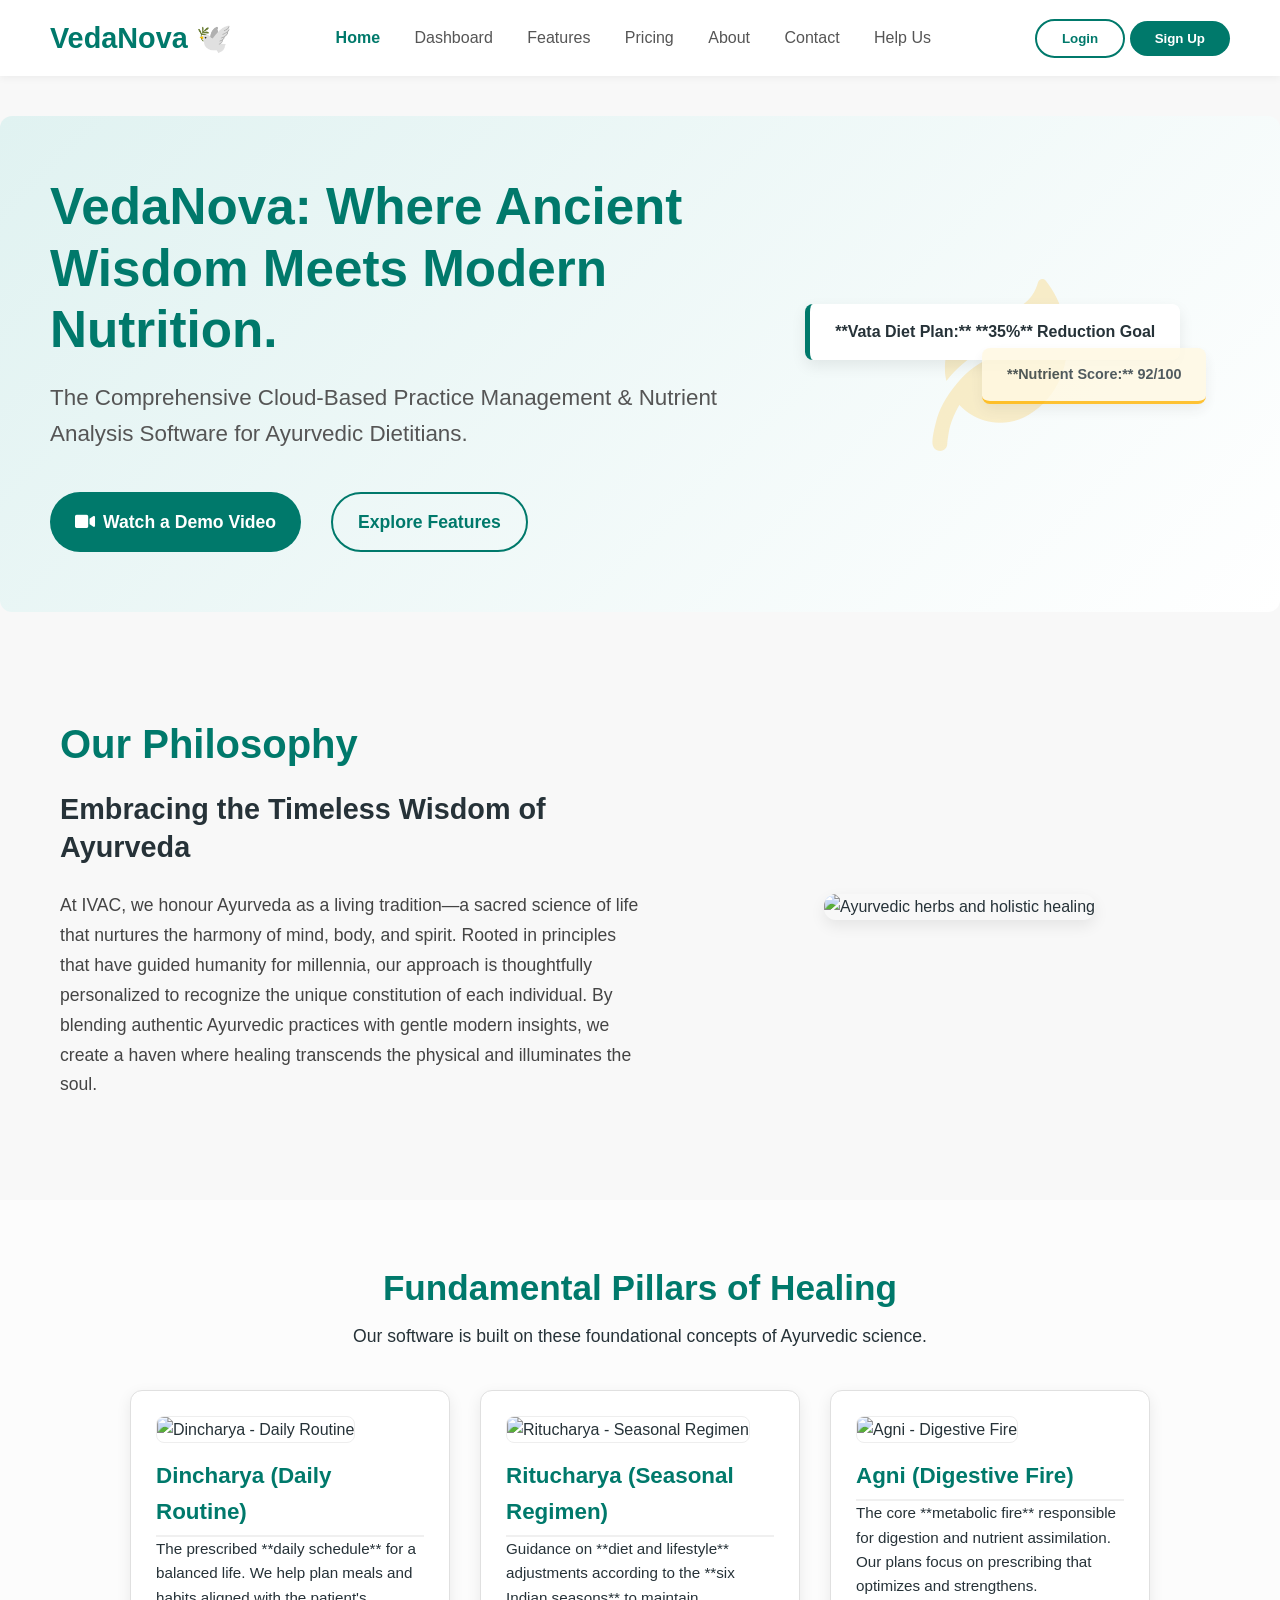
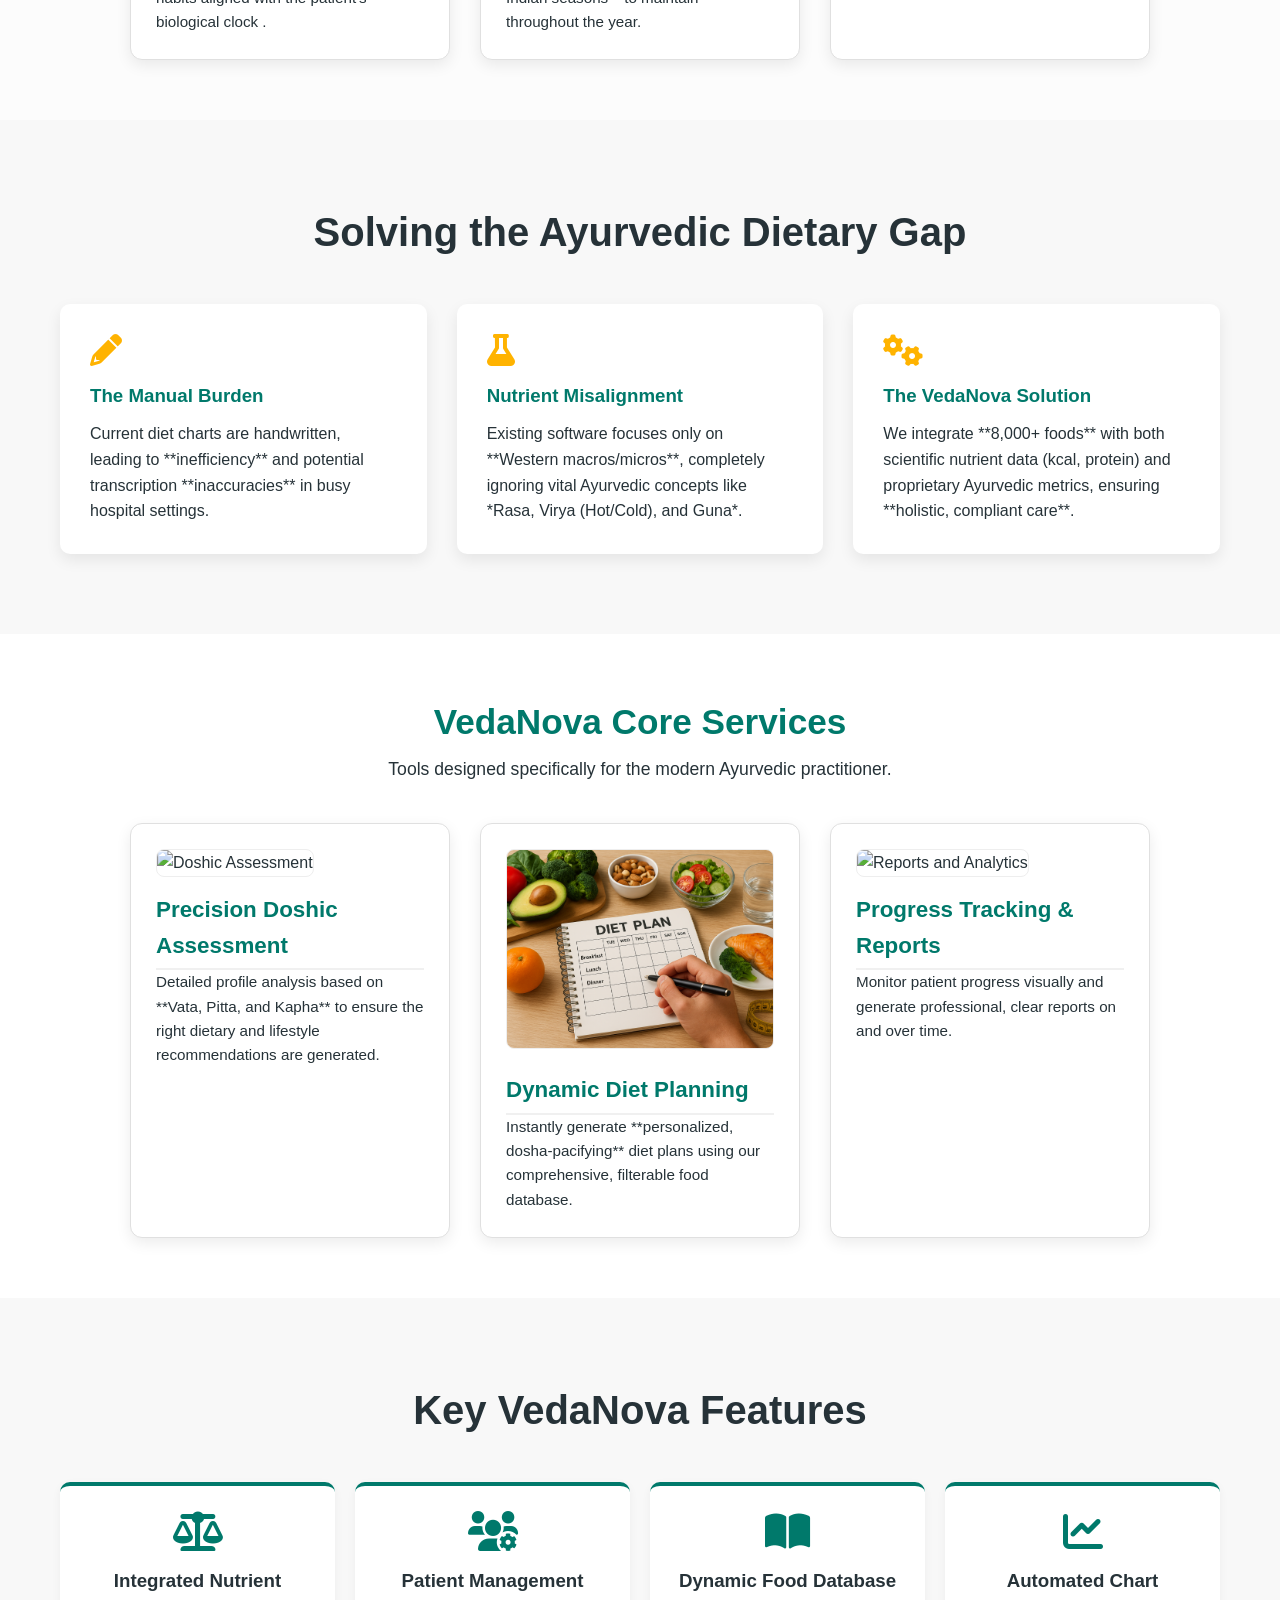
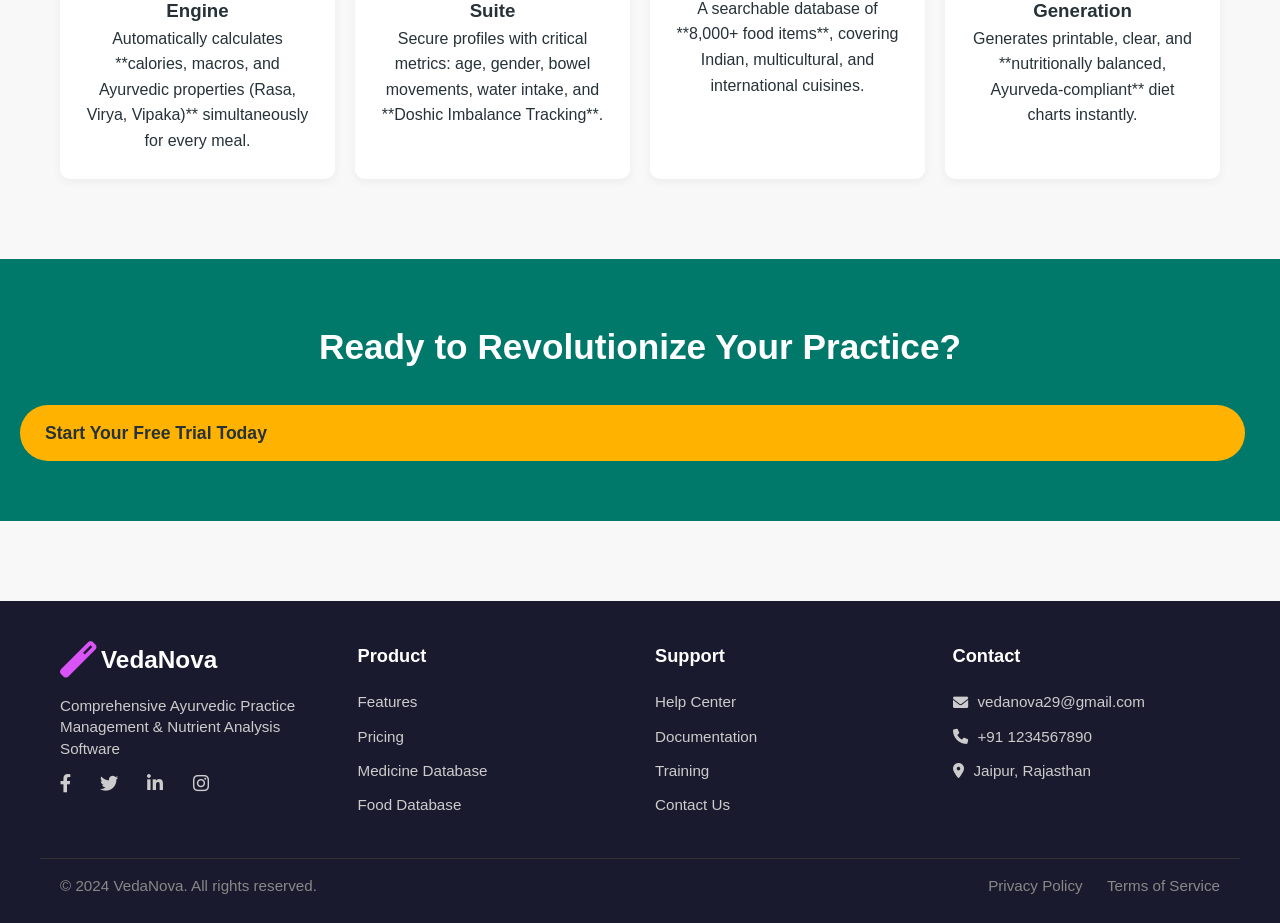
==== index.html @ f9802b71 "Add files via upload" ====
<!DOCTYPE html>
<html lang="en">
<head>
    <meta charset="UTF-8">
    <meta name="viewport" content="width=device-width, initial-scale=1.0">
    <title>VedaNova - Ayurvedic Diet Management Software</title>
    
    <link rel="icon" type="image/x-icon" href="vedanova.png">
    <link rel="icon" type="image/png" sizes="16x16" href="vedanova.png">
    <link rel="icon" type="image/png" sizes="32x32" href="vedanova.png">
    <link rel="stylesheet" href="styles.css">
    <link rel="stylesheet" href="https://cdnjs.cloudflare.com/ajax/libs/font-awesome/6.0.0-beta3/css/all.min.css">
</head>
<body>
        <div id="videoModal" class="modal">
        <div class="modal-content">
            <span class="close-button">&times;</span>
            <div class="video-container">
                <iframe id="demoVideoPlayer" width="853" heighttps://youtu.be/US2hTRg_m941" frameborder="0" allow="accelerometer; autoplay; clipboard-write; encrypted-media; gyroscope; picture-in-picture" allowfullscreen></iframe>
            </div>
        </div>
    </div>


    <header class="header">
        <div class="logo">VedaNova 🕊️</div>
        <nav>
            <a href="#" class="active">Home</a>
            <a href="dashboard.html">Dashboard</a> 
            <a href="#features">Features</a>
            <a href="pricing.html">Pricing</a> <a href="#about">About</a>
            <a href="#contact">Contact</a>
            <a href ="helpus.html">Help Us</a>
        </nav>
        <div class="auth-buttons">
            <button class="btn btn-secondary" onclick="window.location.href='login.html'">Login</button>
            <button class="btn btn-primary" onclick="window.location.href='signup.html'">Sign Up</button>
        </div>
    </header>

    <main>
        <section class="hero-section">
            <div class="hero-content">
                <h1 class="animate-text">VedaNova: Where Ancient Wisdom Meets Modern Nutrition.</h1>
                <p class="animate-text delay-1">The Comprehensive Cloud-Based Practice Management & Nutrient Analysis Software for Ayurvedic Dietitians.</p>
                <div class="hero-actions animate-text delay-2">
                    <a href="#" class="btn btn-primary btn-large" onclick="alert('Playing Demo Video...')">
                        <i class="fas fa-video"></i> Watch a Demo Video
                    </a>
                    <a href="#features" class="btn btn-secondary btn-large">Explore Features</a>
                </div>
            </div>
            <div class="hero-image-mock animate-in">
                <i class="fas fa-leaf icon-large"></i>
                <div class="mock-card">
                    **Vata Diet Plan:** **35%** Reduction Goal
                </div>
                <div class="mock-card mock-card-small">
                    **Nutrient Score:** 92/100
                </div>
            </div>
        </section>

        <section class="philosophy-section">
            <div class="philosophy-content">
                <h2>Our Philosophy</h2>
                <h3>Embracing the Timeless Wisdom of Ayurveda</h3>
                <p>At IVAC, we honour Ayurveda as a living tradition—a sacred science of life that nurtures the harmony of mind, body, and spirit. Rooted in principles that have guided humanity for millennia, our approach is thoughtfully personalized to recognize the unique constitution of each individual. By blending authentic Ayurvedic practices with gentle modern insights, we create a haven where healing transcends the physical and illuminates the soul.</p>
            </div>
            <div class="philosophy-image">
                <img src="https://www.shutterstock.com/image-vector/holistic-medicine-concept-glowing-futuristic-260nw-1426296758.jpg" alt="Ayurvedic herbs and holistic healing" class="animate-image">
            </div>
        </section>
        
        <section class="concept-section">
            <h2 class="section-title">Fundamental Pillars of Healing</h2>
            <p class="section-subtitle">Our software is built on these foundational concepts of Ayurvedic science.</p>
            
            <div class="concept-grid">
            
                <div class="concept-card">
                    <img src="https://soulvacation.in/wp-content/uploads/2025/07/Dinacharya-the-Ayurvedic-Daily-Routine-1024x683.png" alt="Dincharya - Daily Routine">
                    <h3>Dincharya (Daily Routine)</h3>
                    <p>
                        The prescribed **daily schedule** for a balanced life. We help plan meals and habits aligned with the patient's biological clock .
                    </p>
                </div>
            
                <div class="concept-card">
                    <img src="https://healingtheory.in/cdn/shop/articles/ritucharya.jpg?v=1684318989" alt="Ritucharya - Seasonal Regimen">
                    <h3>Ritucharya (Seasonal Regimen)</h3>
                    <p>
                        Guidance on **diet and lifestyle** adjustments according to the **six Indian seasons** to maintain  throughout the year.
                    </p>
                </div>
            
                <div class="concept-card">
                    <img src="https://omvedicheritage.com.sg/wp/wp-content/uploads/2020/07/Agni-1024x1024.jpg" alt="Agni - Digestive Fire">
                    <h3>Agni (Digestive Fire)</h3>
                    <p>
                        The core **metabolic fire** responsible for digestion and nutrient assimilation. Our plans focus on prescribing  that optimizes and strengthens.
                    </p>
                </div>
            
            </div>
        </section>
        
        <section class="problem-statement" id="about">
            <h2>Solving the Ayurvedic Dietary Gap</h2>
            <div class="problem-grid">
                <div class="problem-item">
                    <i class="fas fa-pencil-alt"></i>
                    <h3>The Manual Burden</h3>
                    <p>Current diet charts are handwritten, leading to **inefficiency** and potential transcription **inaccuracies** in busy hospital settings.</p>
                </div>
                <div class="problem-item">
                    <i class="fas fa-flask"></i>
                    <h3>Nutrient Misalignment</h3>
                    <p>Existing software focuses only on **Western macros/micros**, completely ignoring vital Ayurvedic concepts like *Rasa, Virya (Hot/Cold), and Guna*.</p>
                </div>
                <div class="problem-item">
                    <i class="fas fa-cogs"></i>
                    <h3>The VedaNova Solution</h3>
                    <p>We integrate **8,000+ foods** with both scientific nutrient data (kcal, protein) and proprietary Ayurvedic metrics, ensuring **holistic, compliant care**.</p>
                </div>
            </div>
        </section>
        
        <section class="service-section">
            <h2 class="section-title">VedaNova Core Services</h2>
            <p class="section-subtitle">Tools designed specifically for the modern Ayurvedic practitioner.</p>
            
            <div class="service-grid">
            
                <div class="service-card">
                    <img src="https://ayurvedarejuvenation.com/wp-content/uploads/2017/11/bigstock-Ayurveda-vector-illustration-95752616.jpg" alt="Doshic Assessment"> 
                    <h3>Precision Doshic Assessment</h3>
                    <p>
                        Detailed profile analysis based on **Vata, Pitta, and Kapha** to ensure the right dietary and lifestyle recommendations are generated.
                    </p>
                </div>

                <div class="service-card">
                    <img src="ChatGPT Image Sep 27, 2025, 01_59_14 AM.png" alt="Ayurvedic Diet Plan">
                    <h3>Dynamic Diet Planning</h3>
                    <p>
                        Instantly generate **personalized, dosha-pacifying** diet plans using our comprehensive, filterable food database.
                    </p>
                </div>

                <div class="service-card">
                    <img src="https://amoeboids.com/wp-content/uploads/2019/10/5-Tips-for-Project-Managers-To-Track-Project-Progress-Banner.png" alt="Reports and Analytics">
                    <h3>Progress Tracking & Reports</h3>
                    <p>
                        Monitor patient progress visually and generate professional, clear reports on  and  over time.
                    </p>
                </div>
            </div>
        </section>

        <section class="features-section" id="features">
            <h2>Key VedaNova Features</h2>
            <div class="feature-grid">
                <div class="feature-card">
                    <i class="fas fa-balance-scale"></i>
                    <h3>Integrated Nutrient Engine</h3>
                    <p>Automatically calculates **calories, macros, and Ayurvedic properties (Rasa, Virya, Vipaka)** simultaneously for every meal.</p>
                </div>
                <div class="feature-card">
                    <i class="fas fa-users-cog"></i>
                    <h3>Patient Management Suite</h3>
                    <p>Secure profiles with critical metrics: age, gender, bowel movements, water intake, and **Doshic Imbalance Tracking**.</p>
                </div>
                <div class="feature-card">
                    <i class="fas fa-book-open"></i>
                    <h3>Dynamic Food Database</h3>
                    <p>A searchable database of **8,000+ food items**, covering Indian, multicultural, and international cuisines.</p>
                </div>
                <div class="feature-card">
                    <i class="fas fa-chart-line"></i>
                    <h3>Automated Chart Generation</h3>
                    <p>Generates printable, clear, and **nutritionally balanced, Ayurveda-compliant** diet charts instantly.</p>
                </div>
            </div>
        </section>

        <section class="cta-section" id="contact">
            <h2>Ready to Revolutionize Your Practice?</h2>
            <a href="signup.html" class="btn btn-primary btn-large cta-button">Start Your Free Trial Today</a>
        </section>
    </main>

    <footer class="detailed-footer">
        <div class="footer-container">
            
            <div class="footer-column footer-branding">
                <div class="footer-logo">
                    <i class="fas fa-magic" style="color:#d953f7; font-size:1.5em; margin-right: 5px;"></i>
                    VedaNova
                </div>
                <p>Comprehensive Ayurvedic Practice Management & Nutrient Analysis Software</p>
                <div class="social-links">
                    <a href="#"><i class="fab fa-facebook-f"></i></a>
                    <a href="#"><i class="fab fa-twitter"></i></a>
                    <a href="#"><i class="fab fa-linkedin-in"></i></a>
                    <a href="#"><i class="fab fa-instagram"></i></a>
                </div>
            </div>

            <div class="footer-column">
                <h3>Product</h3>
                <ul>
                    <li><a href="#features">Features</a></li>
                    <li><a href="pricing.html">Pricing</a></li>
                     <li><a href="#">Medicine Database</a></li>
                    <li><a href="dashboard.html">Food Database</a></li>
                </ul>
            </div>

            <div class="footer-column">
                <h3>Support</h3>
                <ul>
                    <li><a href="helpus.html">Help Center</a></li>
                    <li><a href="#">Documentation </a></li>
                    <li><a href="#">Training</a></li>
                    <li><a href="#contact">Contact Us</a></li>
                </ul>
            </div>

            <div class="footer-column">
                <h3>Contact</h3>
                <p><i class="fas fa-envelope"></i> vedanova29@gmail.com</p>
                <p><i class="fas fa-phone"></i> +91 1234567890</p>
                <p><i class="fas fa-map-marker-alt"></i> Jaipur, Rajasthan</p>
            </div>

        </div>

        <div class="footer-bottom">
            <p>&copy; 2024 VedaNova. All rights reserved.</p>
            <div>
                <a href="#">Privacy Policy</a>
                <a href="#">Terms of Service</a>
            </div>
        </div>
    </footer>

    <script src="script.js"></script>
</body>
</html>
---- styles.css ----
/* General Reset and Base Styles (Global) */
:root {
    --primary-color: #00796B;
    /* Teal/Forest Green - Sophisticated Ayurveda */
    --secondary-color: #FFB300;
    /* Amber/Gold - Accent/Vibrant */
    --background-color: #f8f8f8;
    --card-color: #ffffff;
    --text-color: #263238;
    /* Dark Slate */
    --footer-bg: #1a1a2e;
    /* Dark Navy for Footer */
    --footer-text: #f0f0f0;
    --shadow: 0 6px 15px rgba(0, 0, 0, 0.08);
}

* {
    box-sizing: border-box;
    margin: 0;
    padding: 0;
    font-family: 'Segoe UI', Tahoma, Geneva, Verdana, sans-serif;
}

body {
    background-color: var(--background-color);
    color: var(--text-color);
    line-height: 1.6;
}

/* --- Header & Navigation (Global) --- */
.header {
    display: flex;
    justify-content: space-between;
    align-items: center;
    padding: 15px 50px;
    background-color: var(--card-color);
    box-shadow: 0 2px 8px rgba(0, 0, 0, 0.05);
}

.logo {
    font-size: 1.8em;
    font-weight: 900;
    color: var(--primary-color);
}

.header nav a {
    margin: 0 15px;
    text-decoration: none;
    color: #555;
    font-weight: 500;
    transition: color 0.2s;
}

.header nav a:hover,
.header nav a.active {
    color: var(--primary-color);
    font-weight: 600;
}

/* --- Buttons (Global) --- */
.btn {
    padding: 10px 25px;
    border: none;
    border-radius: 50px;
    cursor: pointer;
    font-weight: bold;
    transition: all 0.3s ease;
    text-decoration: none;
    display: inline-block;
}

.btn-primary {
    background-color: var(--primary-color);
    color: white;
}

.btn-primary:hover {
    background-color: #004d40;
    transform: translateY(-2px);
}

.btn-secondary {
    background-color: transparent;
    border: 2px solid var(--primary-color);
    color: var(--primary-color);
}

.btn-secondary:hover {
    background-color: var(--primary-color);
    color: white;
}

.btn-large {
    padding: 14px 25px;
    font-size: 1.1em;
    margin-right: 15px;
    display: flex;
    align-items: center;
}

.btn-large i {
    margin-right: 8px;
}

/* --- Home Page Specific Styles (index.html) --- */
.hero-section {
    max-width: 1400px;
    margin: 40px auto;
    padding: 60px 50px;
    display: flex;
    align-items: center;
    justify-content: space-between;
    background: linear-gradient(135deg, #e0f2f1 0%, #ffffff 100%);
    border-radius: 12px;
    overflow: hidden;
}

.hero-content {
    flex: 1;
    max-width: 60%;
}

.hero-content h1 {
    font-size: 3.2em;
    margin-bottom: 20px;
    color: var(--primary-color);
    line-height: 1.2;
}

.hero-content p {
    font-size: 1.4em;
    color: #555;
    margin-bottom: 40px;
}

.hero-actions {
    display: flex;
    gap: 15px;
}

.hero-image-mock {
    flex: 1;
    display: flex;
    flex-direction: column;
    align-items: center;
    justify-content: center;
    position: relative;
    max-width: 40%;
}

.icon-large {
    font-size: 10em;
    color: var(--secondary-color);
    opacity: 0.2;
    transform: rotate(-15deg);
}

.mock-card {
    position: absolute;
    background-color: var(--card-color);
    padding: 15px 25px;
    border-radius: 8px;
    box-shadow: var(--shadow);
    font-weight: 600;
    white-space: nowrap;
    animation: pulse 2s infinite ease-in-out;
}

.mock-card:nth-child(2) {
    top: 20px;
    left: 10%;
    border-left: 5px solid var(--primary-color);
}

.mock-card-small {
    bottom: 40px;
    right: 5%;
    font-size: 0.9em;
    opacity: 0.8;
    background-color: #fff8e1;
    border-bottom: 3px solid var(--secondary-color);
    animation: slideIn 1s ease-out;
}

/* Home Page Sections */
.problem-statement,
.features-section {
    max-width: 1200px;
    margin: 80px auto;
    padding: 0 20px;
    text-align: center;
}

.problem-statement h2,
.features-section h2 {
    font-size: 2.5em;
    color: var(--text-color);
    margin-bottom: 40px;
}

.problem-grid {
    display: flex;
    gap: 30px;
    text-align: left;
}

.problem-item {
    background: var(--card-color);
    padding: 30px;
    border-radius: 10px;
    box-shadow: var(--shadow);
    flex: 1;
    transition: transform 0.3s;
}

.problem-item:hover {
    transform: translateY(-5px);
    box-shadow: 0 10px 20px rgba(0, 0, 0, 0.1);
}

.problem-item i {
    font-size: 2em;
    color: var(--secondary-color);
    margin-bottom: 15px;
}

.problem-item h3 {
    color: var(--primary-color);
    margin-bottom: 10px;
}

.feature-grid {
    display: grid;
    grid-template-columns: repeat(4, 1fr);
    gap: 20px;
}

.feature-card {
    background: var(--card-color);
    padding: 25px;
    border-radius: 10px;
    box-shadow: 0 3px 10px rgba(0, 0, 0, 0.05);
    border-top: 4px solid var(--primary-color);
    text-align: center;
    transition: background-color 0.3s;
}

.feature-card:hover {
    background-color: #e0f2f1;
}

.feature-card i {
    font-size: 2.5em;
    color: var(--primary-color);
    margin-bottom: 15px;
}

.cta-section {
    text-align: center;
    padding: 60px 20px;
    margin: 80px 0;
    background-color: var(--primary-color);
    color: white;
}

.cta-section h2 {
    margin-bottom: 30px;
    font-size: 2.2em;
}

.cta-button {
    background-color: var(--secondary-color);
    color: var(--text-color);
    border: none;
}

.cta-button:hover {
    background-color: #ffc107;
    transform: scale(1.05);
}

/* Keyframe Animations (Home Page) */
@keyframes fadeIn {
    from {
        opacity: 0;
        transform: translateY(20px);
    }

    to {
        opacity: 1;
        transform: translateY(0);
    }
}

.animate-text {
    animation: fadeIn 1s ease-out forwards;
    opacity: 0;
}

.delay-1 {
    animation-delay: 0.3s;
}

.delay-2 {
    animation-delay: 0.6s;
}

.animate-in {
    animation: fadeIn 1s ease-out 0.8s forwards;
    opacity: 0;
}

@keyframes pulse {
    0% {
        transform: scale(1);
    }

    50% {
        transform: scale(1.03);
    }

    100% {
        transform: scale(1);
    }
}

/* --- NEW: Philosophy Section Styles --- */
.philosophy-section {
    max-width: 1200px;
    margin: 100px auto;
    padding: 0 20px;
    display: flex;
    align-items: center;
    gap: 50px;
    text-align: left;
}

.philosophy-content {
    flex: 1;
    max-width: 55%;
}

.philosophy-content h2 {
    font-size: 2.5em;
    color: var(--primary-color);
    margin-bottom: 15px;
}

.philosophy-content h3 {
    font-size: 1.8em;
    color: var(--text-color);
    margin-bottom: 25px;
    line-height: 1.3;
}

.philosophy-content p {
    font-size: 1.1em;
    color: #444;
    line-height: 1.7;
}

.philosophy-image {
    flex: 1;
    max-width: 45%;
    display: flex;
    justify-content: center;
    align-items: center;
}

.philosophy-image img {
    max-width: 100%;
    height: auto;
    border-radius: 12px;
    box-shadow: var(--shadow);
    transition: transform 0.5s ease;
}

.animate-image {
    animation: scaleIn 1s ease-out forwards;
    transform: scale(0.9);
    opacity: 0;
}

@keyframes scaleIn {
    to {
        transform: scale(1);
        opacity: 1;
    }
}


/* --- DETAILED FOOTER STYLES (Global) --- */
.detailed-footer {
    background-color: var(--footer-bg);
    color: var(--footer-text);
    padding: 40px 0 10px 0;
    font-size: 0.95em;
}

.footer-container {
    max-width: 1200px;
    margin: 0 auto;
    padding: 0 20px 30px 20px;
    display: flex;
    justify-content: space-between;
    gap: 30px;
    border-bottom: 1px solid #333;
}

.footer-column {
    flex: 1;
    min-width: 180px;
}

.footer-branding {
    max-width: 300px;
}

.footer-logo {
    font-size: 1.6em;
    font-weight: bold;
    color: white;
    margin-bottom: 15px;
    display: flex;
    align-items: center;
}

.footer-branding p {
    margin-bottom: 20px;
    line-height: 1.4;
    color: #ccc;
}

.footer-column h3 {
    font-size: 1.2em;
    margin-bottom: 20px;
    color: white;
}

.footer-column ul {
    list-style: none;
}

.footer-column ul li {
    margin-bottom: 10px;
}

.footer-column a {
    color: #ccc;
    text-decoration: none;
    transition: color 0.2s;
}

.footer-column a:hover {
    color: #d953f7;
}

.footer-column p {
    margin-bottom: 10px;
    display: flex;
    align-items: center;
    color: #ccc;
}

.footer-column i {
    margin-right: 10px;
    color: #ccc;
}

.social-links a {
    color: #ccc;
    font-size: 1.2em;
    margin-right: 15px;
    transition: color 0.2s;
}

.social-links a:hover {
    color: #d953f7;
}

.footer-bottom {
    max-width: 1200px;
    margin: 0 auto;
    padding: 15px 20px;
    display: flex;
    justify-content: space-between;
    align-items: center;
    color: #888;
}

.footer-bottom a {
    color: #888;
    text-decoration: none;
    margin-left: 20px;
    transition: color 0.2s;
}

.footer-bottom a:hover {
    color: white;
}


/* --- Dashboard Specific Styles (Applied to dashboard.html) --- */
.dashboard-header {
    /* If you want the dashboard header to be slightly different, define it here */
}

.container {
    display: flex;
    max-width: 1400px;
    margin: 20px auto;
    padding: 0 20px;
}

.sidebar {
    flex: 0 0 300px;
    background: var(--card-color);
    padding: 20px;
    border-radius: 8px;
    box-shadow: var(--shadow);
    margin-right: 20px;
    height: fit-content;
}

.content-area {
    flex-grow: 1;
}

.sidebar h2 {
    color: var(--primary-color);
    margin-bottom: 15px;
    border-bottom: 2px solid #eee;
    padding-bottom: 5px;
}

.search-input {
    width: 100%;
    padding: 10px;
    margin-bottom: 15px;
    border: 1px solid #ddd;
    border-radius: 4px;
    outline: none;
}

.patient-list {
    list-style: none;
    padding-bottom: 15px;
    border-bottom: 1px solid #eee;
    margin-bottom: 15px;
}

.patient-list li {
    padding: 12px;
    cursor: pointer;
    border-radius: 6px;
    margin-bottom: 8px;
    transition: background-color 0.2s, color 0.2s;
    display: flex;
    justify-content: space-between;
    align-items: center;
    font-weight: 500;
}

.patient-list li:hover:not(.active) {
    background-color: #e8f5e9;
}

.patient-list li.active {
    background-color: var(--primary-color);
    color: white;
    box-shadow: 0 2px 4px rgba(0, 121, 107, 0.4);
    /* Primary color shadow */
}

.status-dot {
    height: 10px;
    width: 10px;
    border-radius: 50%;
    display: inline-block;
    border: 1px solid #fff;
}

.healthy {
    background-color: #4CAF50;
}

.caution {
    background-color: #FF9800;
}

.stable {
    background-color: #03A9F4;
}

.card {
    background: var(--card-color);
    padding: 30px;
    border-radius: 10px;
    box-shadow: var(--shadow);
    margin-bottom: 20px;
}

.content-area h1 {
    margin-bottom: 20px;
    color: var(--secondary-color);
    font-size: 1.8em;
}

.dashboard-grid {
    display: grid;
    grid-template-columns: repeat(3, 1fr);
    gap: 20px;
}

.stat-card {
    text-align: center;
}

.stat-card i {
    font-size: 3.5em;
    color: var(--primary-color);
    margin-bottom: 10px;
}

.patient-summary {
    display: grid;
    grid-template-columns: repeat(3, 1fr);
    gap: 15px;
    margin-bottom: 20px;
    padding: 15px;
    border: 1px dashed #ccc;
    border-radius: 6px;
}

.action-buttons {
    margin-bottom: 20px;
}

/* Diet Table */
.diet-table {
    width: 100%;
    border-collapse: collapse;
    margin-top: 15px;
    font-size: 0.9em;
}

.diet-table th,
.diet-table td {
    border: 1px solid #eee;
    padding: 12px;
    text-align: left;
}

.diet-table th {
    background-color: #f5f5f5;
    font-weight: 600;
    color: var(--text-color);
}

.diet-table tr:nth-child(even) {
    background-color: #fcfcfc;
}

/* Modal Styles */
.modal {
    display: none;
    position: fixed;
    z-index: 100;
    left: 0;
    top: 0;
    width: 100%;
    height: 100%;
    overflow: auto;
    background-color: rgba(0, 0, 0, 0.4);
}

.modal-content {
    background-color: #fefefe;
    margin: 10% auto;
    padding: 30px;
    border-radius: 10px;
    width: 80%;
    max-width: 600px;
    box-shadow: 0 5px 15px rgba(0, 0, 0, 0.3);
    position: relative;
}

.close-btn {
    color: #aaa;
    float: right;
    font-size: 28px;
    font-weight: bold;
    cursor: pointer;
}

.close-btn:hover,
.close-btn:focus {
    color: #000;
    text-decoration: none;
}

.form-group {
    margin-bottom: 15px;
}

.form-group label {
    display: block;
    font-weight: 600;
    margin-bottom: 5px;
}

.form-group input[type="text"],
.form-group select,
.form-group input[type="number"] {
    width: 100%;
    padding: 10px;
    border: 1px solid #ddd;
    border-radius: 4px;
    margin-top: 5px;
    box-sizing: border-box;
}

.form-group select {
    width: auto;
    margin-right: 10px;
    display: inline-block;
}

.suggestions {
    border: 1px solid #eee;
    border-top: none;
    max-height: 150px;
    overflow-y: auto;
    background-color: white;
}

.nutrient-summary {
    padding: 15px;
    background-color: #e0f2f1;
    border-left: 4px solid var(--primary-color);
    margin-bottom: 20px;
    font-weight: 500;
}

.hidden {
    display: none !important;
}

/* Responsive adjustments */
@media (max-width: 992px) {
    .header {
        padding: 15px 20px;
    }

    .header nav {
        display: none;
    }

    /* Hide main nav on mobile */
    .hero-section {
        flex-direction: column;
        text-align: center;
        padding: 40px 20px;
    }

    .hero-content,
    .hero-image-mock {
        max-width: 100%;
        margin-bottom: 40px;
    }

    .hero-actions {
        justify-content: center;
    }

    .problem-grid,
    .feature-grid {
        grid-template-columns: 1fr;
        gap: 20px;
    }

    .problem-grid {
        flex-direction: column;
    }

    .container {
        flex-direction: column;
        padding: 10px;
    }

    .sidebar {
        margin-right: 0;
        margin-bottom: 20px;
    }

    .dashboard-grid {
        grid-template-columns: 1fr;
    }

    .patient-summary {
        grid-template-columns: 1fr;
    }

    /* Philosophy section responsive */
    .philosophy-section {
        flex-direction: column;
    }

    .philosophy-content,
    .philosophy-image {
        max-width: 100%;
    }

    .philosophy-image {
        margin-top: 30px;
    }
}

@media (max-width: 768px) {
    .footer-container {
        flex-direction: column;
        text-align: center;
    }

    .footer-column {
        min-width: 100%;
        margin-bottom: 20px;
    }

    .footer-column p {
        justify-content: center;
    }

    .footer-bottom {
        flex-direction: column;
        gap: 10px;
    }
}
 /* ========================================================= */
/* --- VedaNova: New Home Page Section Styles (INDEX.HTML) --- */
/* ========================================================= */

/* General Section Styling */
.concept-section, .service-section {
    padding: 60px 20px;
    text-align: center;
    background-color: #fcfcfc; /* Light background for separation */
}

.service-section {
    background-color: #ffffff;
}

.section-title {
    color: #00796B; /* Dark Green */
    font-size: 2.2em;
    margin-bottom: 5px;
}

.section-subtitle {
    color:  #263238;
    font-size: 1.1em;
    margin-bottom: 40px;
}

/* Grid Layout for Cards */
.concept-grid, .service-grid {
    display: flex;
    justify-content: center;
    gap: 30px;
    margin-top: 40px;
    flex-wrap: wrap; /* Allows wrapping on smaller screens */
    max-width: 1200px;
    margin-left: auto;
    margin-right: auto;
}

/* Card Common Styling */
.concept-card, .service-card {
    background: #fff;
    border: 1px solid #e0e0e0;
    border-radius: 12px;
    box-shadow: 0 5px 15px rgba(0, 0, 0, 0.08);
    padding: 25px;
    width: 320px; /* Fixed width for consistency */
    transition: transform 0.3s, box-shadow 0.3s;
    text-align: left;
}

.concept-card:hover, .service-card:hover {
    transform: translateY(-8px);
    box-shadow: 0 10px 20px rgba(0, 0, 0, 0.15);
}

/* Card Image/Icon Styling */
.concept-card img, .service-card img {
    width: 100%;
    height: 200px; /* Fixed height for image consistency */
    object-fit: cover;
    border-radius: 8px;
    margin-bottom: 15px;
    border: 1px solid #eee;
}

/* Card Headings */
.concept-card h3, .service-card h3 {
    color: #00796B; /* Brownish Orange accent */
    margin-top: 0;
    font-size: 1.4em;
    border-bottom: 2px solid #f0f0f0;
    padding-bottom: 5px;
}

/* Card Paragraph Text */
.concept-card p, .service-card p {
    color: #263238;
    font-size: 0.95em;
    line-height: 1.6;
}

/* Separator Style (Used for the <hr> element) */
.separator {
    border: 0; 
    height: 1px; 
    background-image: linear-gradient(to right, rgba(0, 0, 0, 0),(#00796B), rgba(0, 0, 0, 0)); 
    max-width: 70%; 
    margin: 40px auto;
}

/* --- Responsive Adjustments (Optional but Recommended) --- */
@media (max-width: 768px) {
    .concept-card, .service-card {
        width: 80%; /* Takes up more width on smaller screens */
        max-width: 400px;
    }

    .section-title {
        font-size: 1.8em;
    }
}
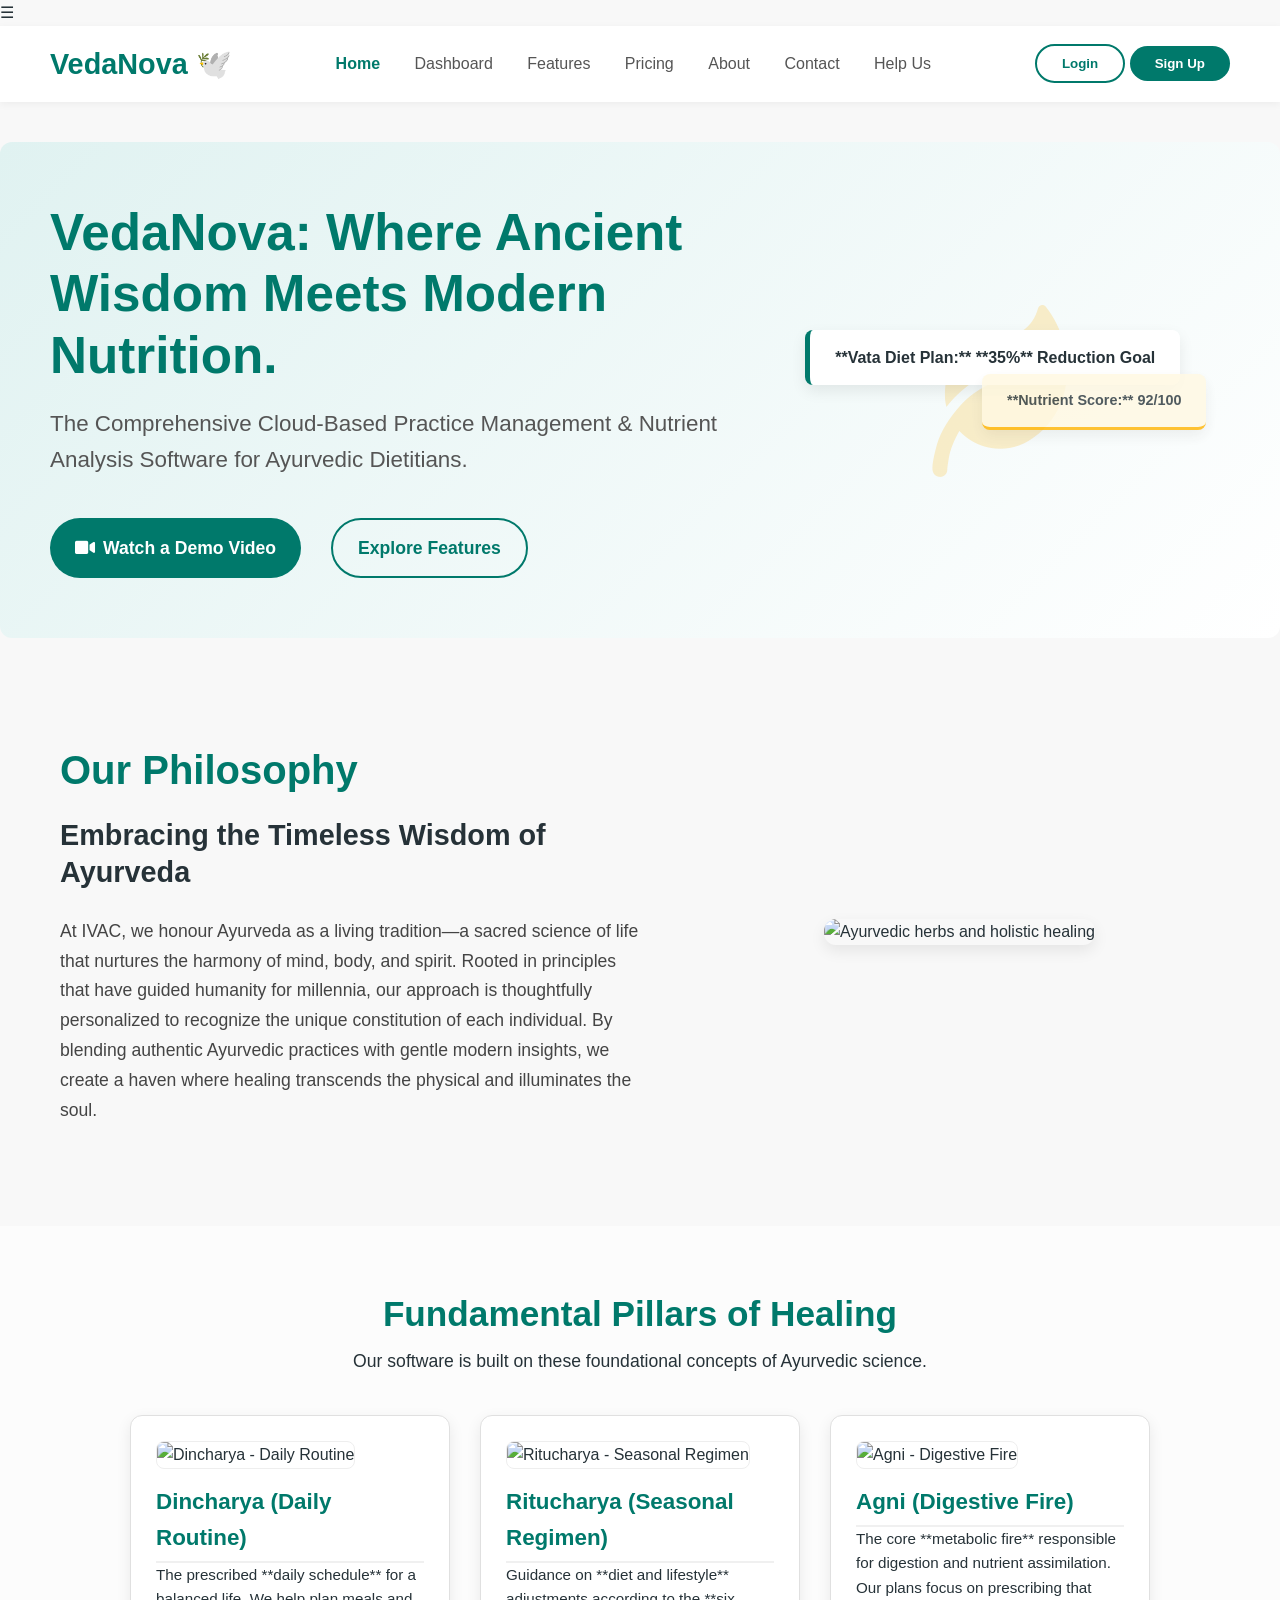
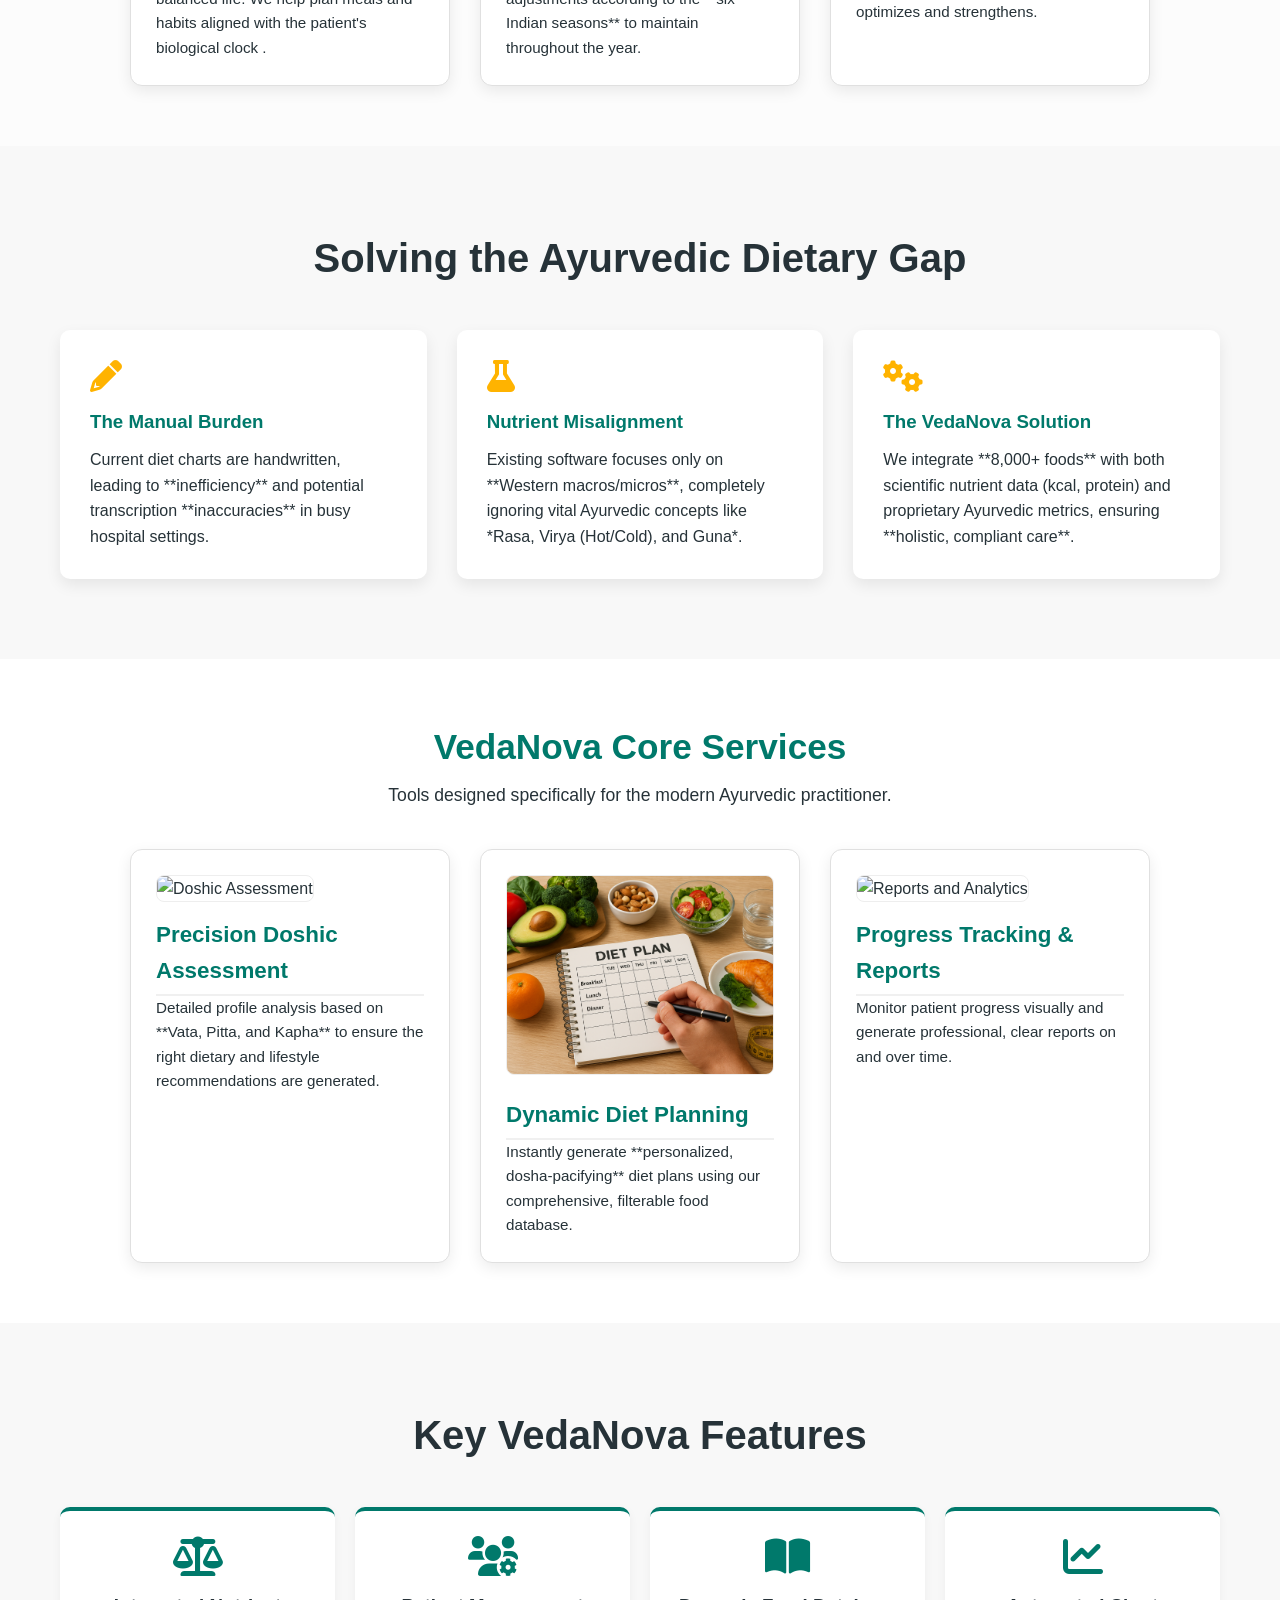
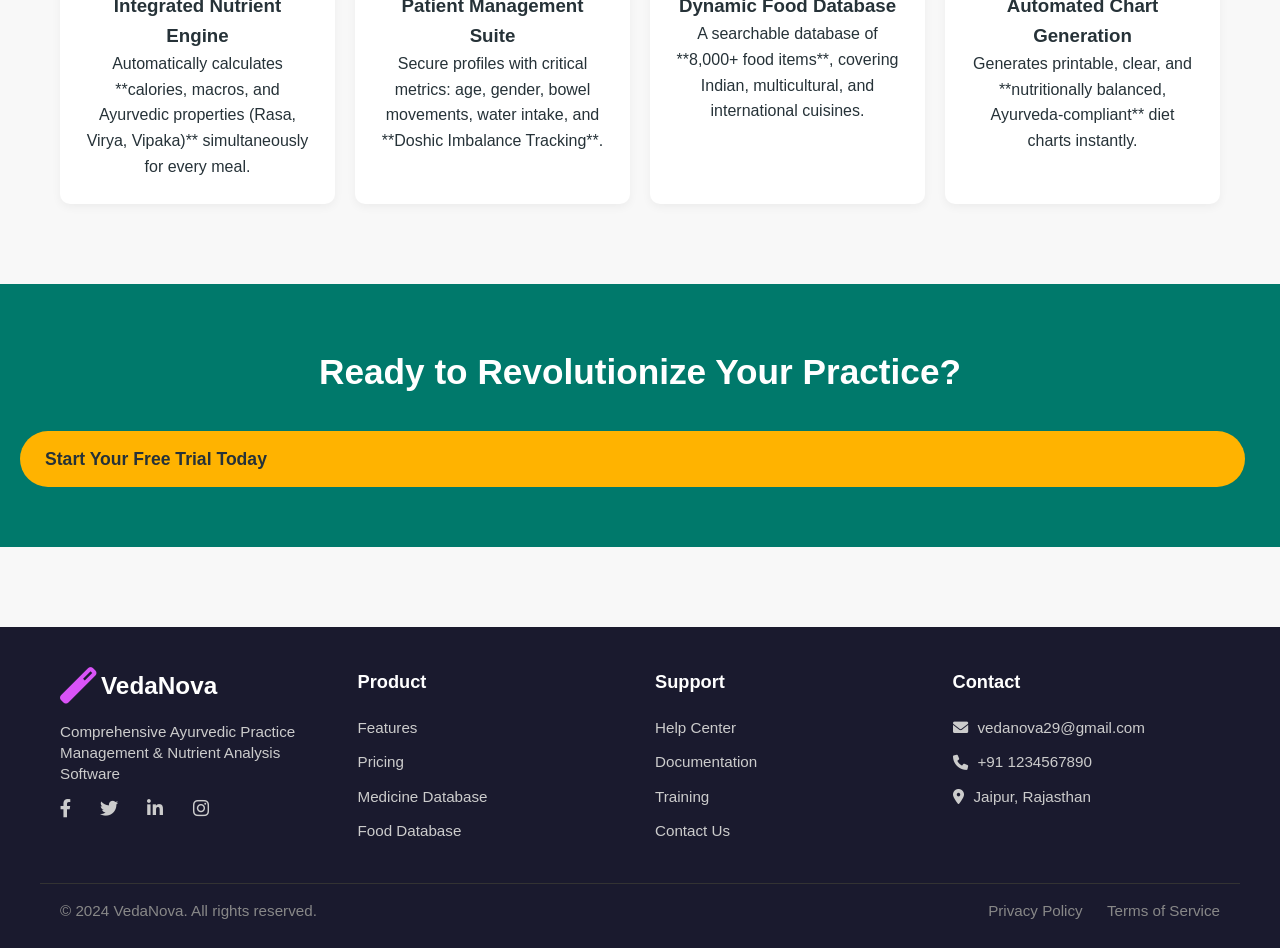
==== commit 33177f22: "Update index.html" ====
--- a/index.html
+++ b/index.html
@@ -20,7 +20,9 @@
             </div>
         </div>
     </div>
-
+       <div class="menu-icon" onclick="toggleMenu()">
+    ☰ 
+</div>
 
     <header class="header">
         <div class="logo">VedaNova 🕊️</div>
@@ -247,4 +249,5 @@
 
     <script src="script.js"></script>
 </body>
-</html>+
+</html>
--- a/styles.css
+++ b/styles.css
@@ -937,4 +937,56 @@
     .section-title {
         font-size: 1.8em;
     }
-}+
+}
+/* Media Query: Jab screen 768px se choti ho (yani mobile ya tablet) */
+@media (max-width: 768px) {
+    
+    /* Navigation Bar (Navbar) mein changes */
+    .navbar {
+        /* Flex direction ko column kar dete hain taki sab cheezein upar-neeche aa jaayein */
+        flex-direction: column; 
+        align-items: flex-start; /* Items ko left mein set karein */
+        padding: 10px;
+    }
+
+    /* Links (Home, Dashboard, Pricing) ko hide karna */
+    .nav-links {
+        display: none; /* Mobile par by default links ko chupa dete hain */
+        width: 100%;
+        flex-direction: column;
+    }
+    
+    /* Jab user hamburger icon par click karega, toh .active class judegi */
+    .nav-links.active {
+        display: flex; /* Aur links dikhne lagenge */
+    }
+
+    /* Har link ko poori width do */
+    .nav-links a {
+        margin: 5px 0;
+        padding: 8px 10px;
+        width: 100%;
+        text-align: left;
+        border-bottom: 1px solid #eee; /* Links ke beech mein line */
+    }
+
+    /* Hamburger icon dikhana */
+    .menu-icon {
+        display: block; /* Hamburger icon sirf mobile par dikhega */
+        position: absolute;
+        top: 15px;
+        right: 20px;
+        cursor: pointer;
+    }
+    
+    /* Agar aapko website ka content bhi badalna hai */
+    .main-content {
+        padding: 10px;
+    }
+    
+    /* Agar elements side-by-side hain toh unhe stack kar do */
+    .some-flex-container {
+        flex-direction: column;
+    }
+}
